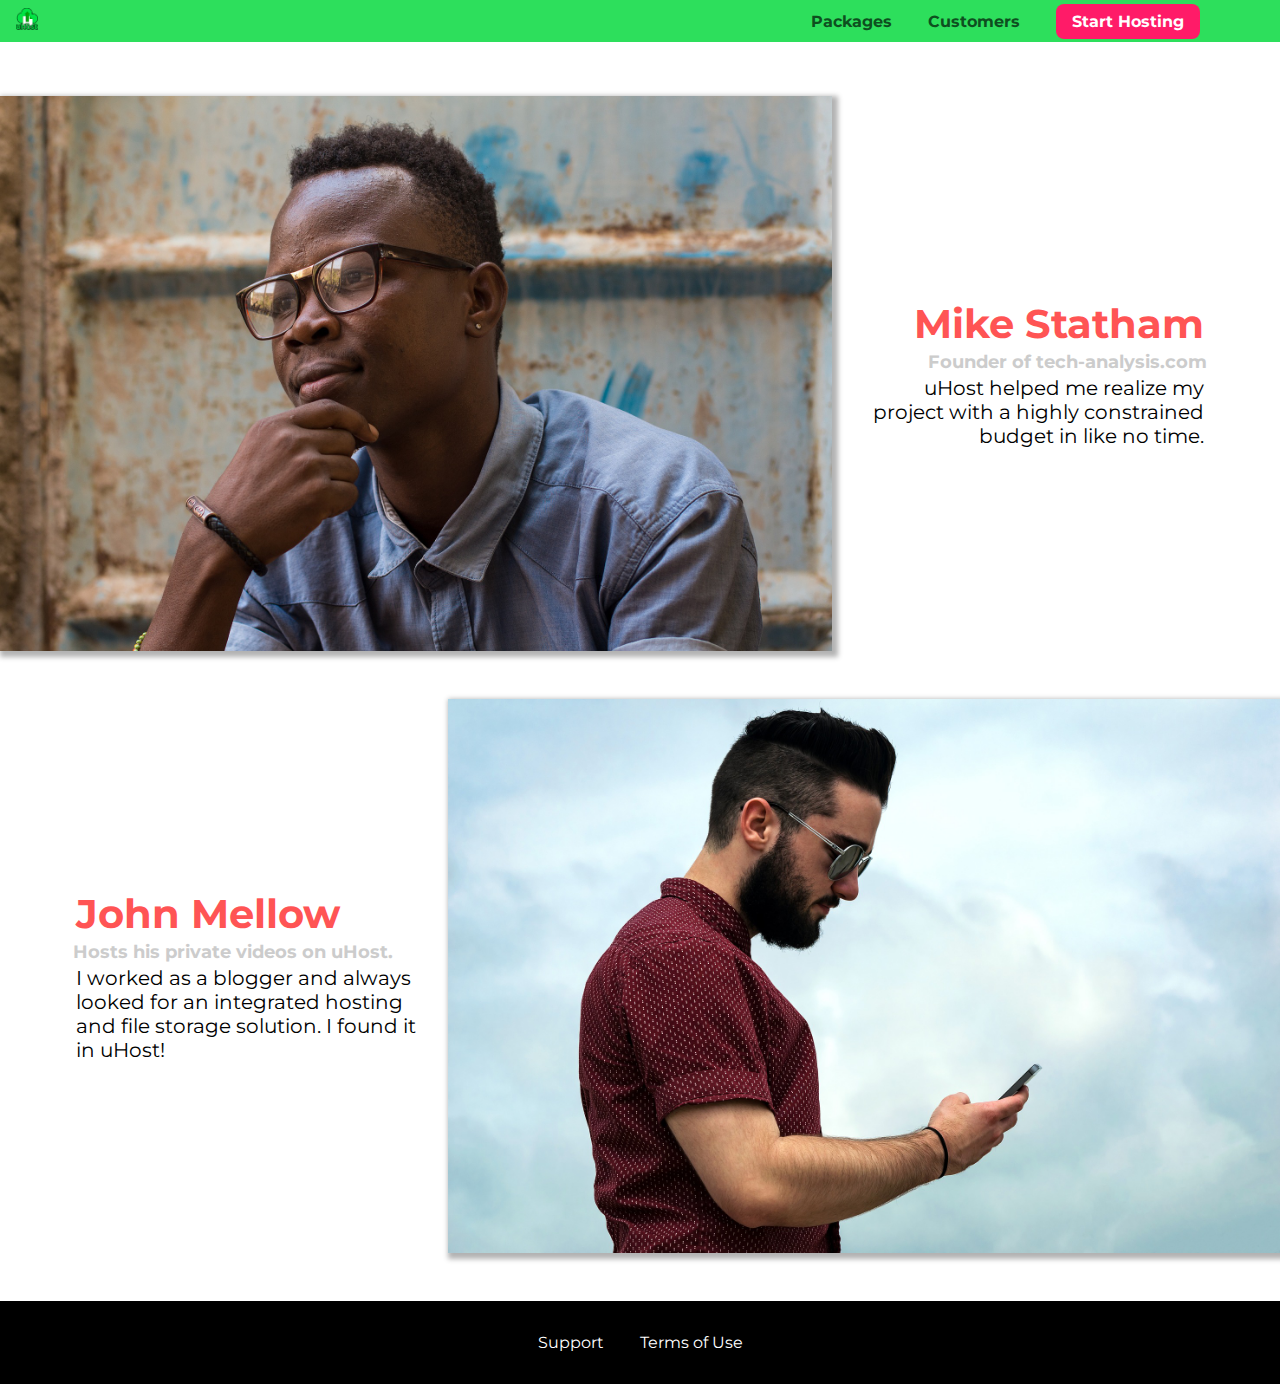
==== customers/index.html @ 2cf22b0e "image layout & customer testimonials page" ====
<!DOCTYPE html>
<html lang="en">

<head>
  <meta charset="UTF-8">
  <meta name="viewport"
    content="width=device-width, initial-scale=1.0">
  <meta http-equiv="X-UA-Compatible" content="ie=edge">
  <title>uHost Customers</title>
  <link rel="shortcut icon" href="../favicon.png">
  <link
    href="https://fonts.googleapis.com/css?family=Anton|Montserrat:400,700"
    rel="stylesheet">
  <link rel="stylesheet" href="../shared.css">
  <link rel="stylesheet" href="customers.css">
</head>

<body>

  <header class="main-header">
    <div>
      <a href="../index.html" class="main-header__brand">
        <img src="../images/uhost-icon.png" alt="uHost Logo">
      </a>
    </div>
    <nav class="main-nav">
      <ul class="main-nav__items">
        <li class="main-nav__item">
          <a href="../packages/index.html">Packages</a>
        </li>
        <li class="main-nav__item">
          <a href="index.html">Customers</a>
        </li>
        <li class="main-nav__item main-nav__item--cta">
          <a href="start-hosting/index.html">Start Hosting</a>
        </li>
      </ul>
    </nav>
  </header>

  <main>
    <div>
      <div class="testimonial" id="customer-1">
        <div class="testimonial__image-container">
          <img src="../images/customer-1.jpg"
            alt="Mike Statham - Customer" class="testimonial__image">
        </div>
        <div class="testimonial__info">
          <h1 class="testimonial__name">Mike Statham</h1>
          <h2 class="testimonial__subtitle">Founder of
            <a href="tech-analysis.com">tech-analysis.com</a>
          </h2>
          <p class="testimonial__text">uHost helped me realize my
            project with a highly constrained budget in like no time.
          </p>
        </div>
      </div>

      <div class="testimonial" id="customer-2">
        <div class="testimonial__info">
          <h1 class="testimonial__name">John Mellow</h1>
          <h2 class="testimonial__subtitle">Hosts his private videos
            on uHost.
          </h2>
          <p class="testimonial__text">I worked as a blogger and
            always looked for an integrated hosting and file storage
            solution. I found
            it in uHost!
          </p>
        </div>
        <div class="testimonial__image-container">
          <img src="../images/customer-2.jpg"
            alt="John Mellow - Customer" class="testimonial__image">
        </div>
      </div>
    </div>
  </main>
  <footer class="main-footer">
    <nav>
      <ul class="main-footer__links">
        <li class="main-footer__link">
          <a href="#">Support</a>
        </li>
        <li class="main-footer__link">
          <a href="#">Terms of Use</a>
        </li>
      </ul>
    </nav>
  </footer>
</body>

</html>
---- shared.css ----
* {
  box-sizing: border-box;
}

body {
  font-family: 'Montserrat', sans-serif;
  margin: 0;
}

.main-header {
  width: 100%;
  position: fixed;
  top: 0;
  left: 0;
  background: #2ddf5c;
  padding: 8px 16px;
  z-index: 1;
}

.main-header > div {
  display: inline-block;
  vertical-align: middle;
}

.main-header__brand {
  color: #0e4f1f;
  text-decoration: none;
  font-weight: bold;
  font-size: 22px;
  height: 22px;
  /* width: 20px; */
  display: inline-block;
}

.main-header__brand img {
  height: 100%;
  /* width: 100%; */
}

.main-nav {
  display: inline-block;
  text-align: right;
  width: calc(100% - 74px);
  vertical-align: middle;
}

.main-nav__items {
  margin: 0;
  padding: 0;
  list-style: none;
}

.main-nav__item {
  display: inline-block;
  margin: 0 16px;
}

.main-nav__item a {
  text-decoration: none;
  color: #0e4f1f;
  font-weight: bold;
  padding: 3px 0;
}

.main-nav__item a:hover,
.main-nav__item a:active {
  color: #fff;
  border-bottom: 5px solid #fff;
}

.main-nav__item--cta a {
  color: #fff;
  background: #ff1b68;
  padding: 8px 16px;
  border-radius: 8px;
}

.main-nav__item--cta a:hover,
.main-nav__item--cta a:active {
  color: #ff1b68;
  background: #fff;
  border: none;
}

.button {
  background: #0e4f1f;
  color: white;
  font: inherit;
  border: 1.5px solid #0e4f1f;
  padding: 8px;
  border-radius: 8px;
  font-weight: bold;
  cursor: pointer;
}

.button:hover,
.button:active {
  background: #fff;
  color: #0e4f1f;
}

.button:focus {
  outline: none;
}

.main-footer {
  background: black;
  padding: 32px;
  margin-top: 48px;
}

.main-footer__links {
  list-style: none;
  margin: 0;
  padding: 0;
  text-align: center;
}

.main-footer__link {
  display: inline-block;
  margin: 0 16px;
}

.main-footer__link a {
  color: #fff;
  text-decoration: none;
}

.main-footer__link a:hover,
.main-footer__link a:active {
  color: #ccc;
}
---- customers/customers.css ----
.testimonial {
  font-size: 20px;
  margin: 48px 0;
}

.testimonial__list {
  width: 80%;
  margin: auto;
}

.testimonial:first-of-type {
  margin-top: 96px;
}

.testimonial__image-container {
  width: 65%;
  display: inline-block;
  vertical-align: middle;
  box-shadow: 3px 3px 5px 3px rgba(0, 0, 0, 0.3);
}

.testimonial__image {
  width: 100%;
  vertical-align: top;
}

.testimonial__info {
  text-align: right;
  padding: 14px;
  display: inline-block;
  vertical-align: middle;
  width: 30%;
}

#customer-2.testimonial {
  text-align: right;
}

#customer-2 .testimonial__info {
  text-align: left;
}

.testimonial__name {
  margin: 3px;
  color: #ff5454;
}

.testimonial__subtitle {
  margin: 0;
  font-size: 18px;
  color: #ccc;
}

.testimonial__subtitle a {
  color: inherit;
  text-decoration: none;
}

.testimonial__subtitle a:hover,
.testimonial__subtitle a:active {
  color: #7a7a7a;
}

.testimonial__text {
  margin: 3px;
}
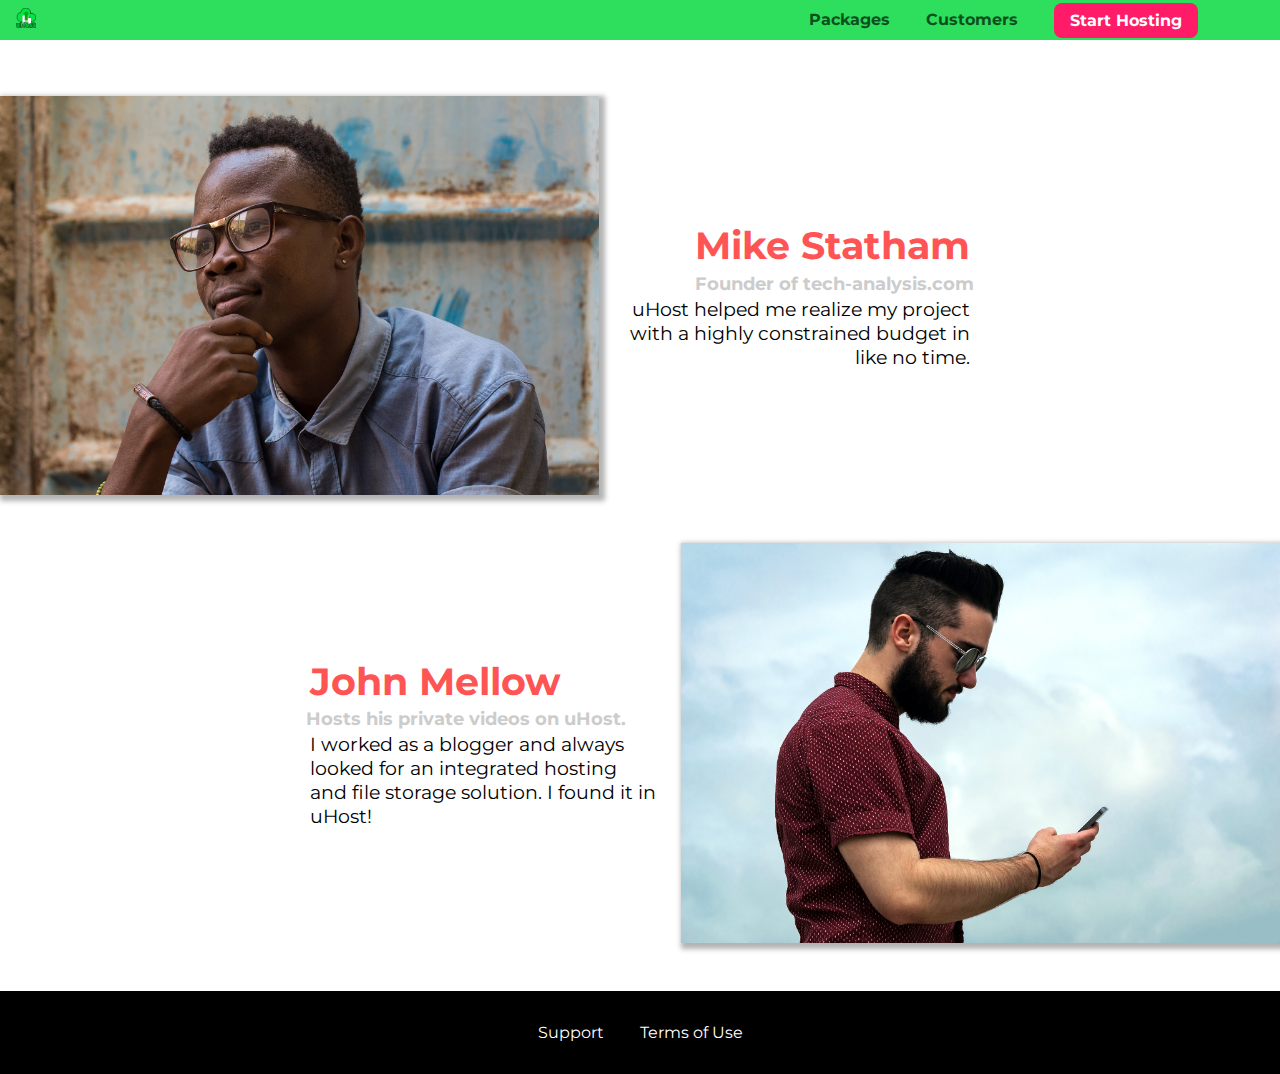
==== commit 3404c955: "change units from px to rem/ vh/ vw" ====
--- a/customers/index.html
+++ b/customers/index.html
@@ -16,7 +16,7 @@
 </head>
 
 <body>
-
+  <div class="backdrop"></div>
   <header class="main-header">
     <div>
       <a href="../index.html" class="main-header__brand">
--- a/shared.css
+++ b/shared.css
@@ -7,13 +7,24 @@
   margin: 0;
 }
 
+.backdrop {
+  position: fixed;
+  display: none;
+  top: 0;
+  left: 0;
+  z-index: 100;
+  width: 100vw;
+  height: 100vh;
+  background-color: rgba(0, 0, 0, 0.5);
+}
+
 .main-header {
   width: 100%;
   position: fixed;
   top: 0;
   left: 0;
   background: #2ddf5c;
-  padding: 8px 16px;
+  padding: 0.5rem 1rem;
   z-index: 1;
 }
 
@@ -26,8 +37,8 @@
   color: #0e4f1f;
   text-decoration: none;
   font-weight: bold;
-  font-size: 22px;
-  height: 22px;
+  font-size: 1.25rem;
+  height: 1.25rem;
   /* width: 20px; */
   display: inline-block;
 }
@@ -52,14 +63,14 @@
 
 .main-nav__item {
   display: inline-block;
-  margin: 0 16px;
+  margin: 0 1rem;
 }
 
 .main-nav__item a {
   text-decoration: none;
   color: #0e4f1f;
   font-weight: bold;
-  padding: 3px 0;
+  padding: 0.2rem 0;
 }
 
 .main-nav__item a:hover,
@@ -71,7 +82,7 @@
 .main-nav__item--cta a {
   color: #fff;
   background: #ff1b68;
-  padding: 8px 16px;
+  padding: 0.5rem 1rem;
   border-radius: 8px;
 }
 
@@ -87,7 +98,7 @@
   color: white;
   font: inherit;
   border: 1.5px solid #0e4f1f;
-  padding: 8px;
+  padding: 0.5rem;
   border-radius: 8px;
   font-weight: bold;
   cursor: pointer;
@@ -105,8 +116,8 @@
 
 .main-footer {
   background: black;
-  padding: 32px;
-  margin-top: 48px;
+  padding: 2rem;
+  margin-top: 3rem;
 }
 
 .main-footer__links {
@@ -118,7 +129,7 @@
 
 .main-footer__link {
   display: inline-block;
-  margin: 0 16px;
+  margin: 0 1rem;
 }
 
 .main-footer__link a {
--- a/customers/customers.css
+++ b/customers/customers.css
@@ -1,6 +1,6 @@
 .testimonial {
-  font-size: 20px;
-  margin: 48px 0;
+  font-size: 1.2rem;
+  margin: 3rem 0;
 }
 
 .testimonial__list {
@@ -9,11 +9,13 @@
 }
 
 .testimonial:first-of-type {
-  margin-top: 96px;
+  margin-top: 6rem;
 }
 
 .testimonial__image-container {
   width: 65%;
+  max-width: 599px;
+  min-width: 300px;
   display: inline-block;
   vertical-align: middle;
   box-shadow: 3px 3px 5px 3px rgba(0, 0, 0, 0.3);
@@ -26,7 +28,7 @@
 
 .testimonial__info {
   text-align: right;
-  padding: 14px;
+  padding: 0.9rem;
   display: inline-block;
   vertical-align: middle;
   width: 30%;
@@ -41,13 +43,13 @@
 }
 
 .testimonial__name {
-  margin: 3px;
+  margin: 0.2rem;
   color: #ff5454;
 }
 
 .testimonial__subtitle {
   margin: 0;
-  font-size: 18px;
+  font-size: 1.1rem;
   color: #ccc;
 }
 
@@ -62,5 +64,5 @@
 }
 
 .testimonial__text {
-  margin: 3px;
+  margin: 0.2rem;
 }
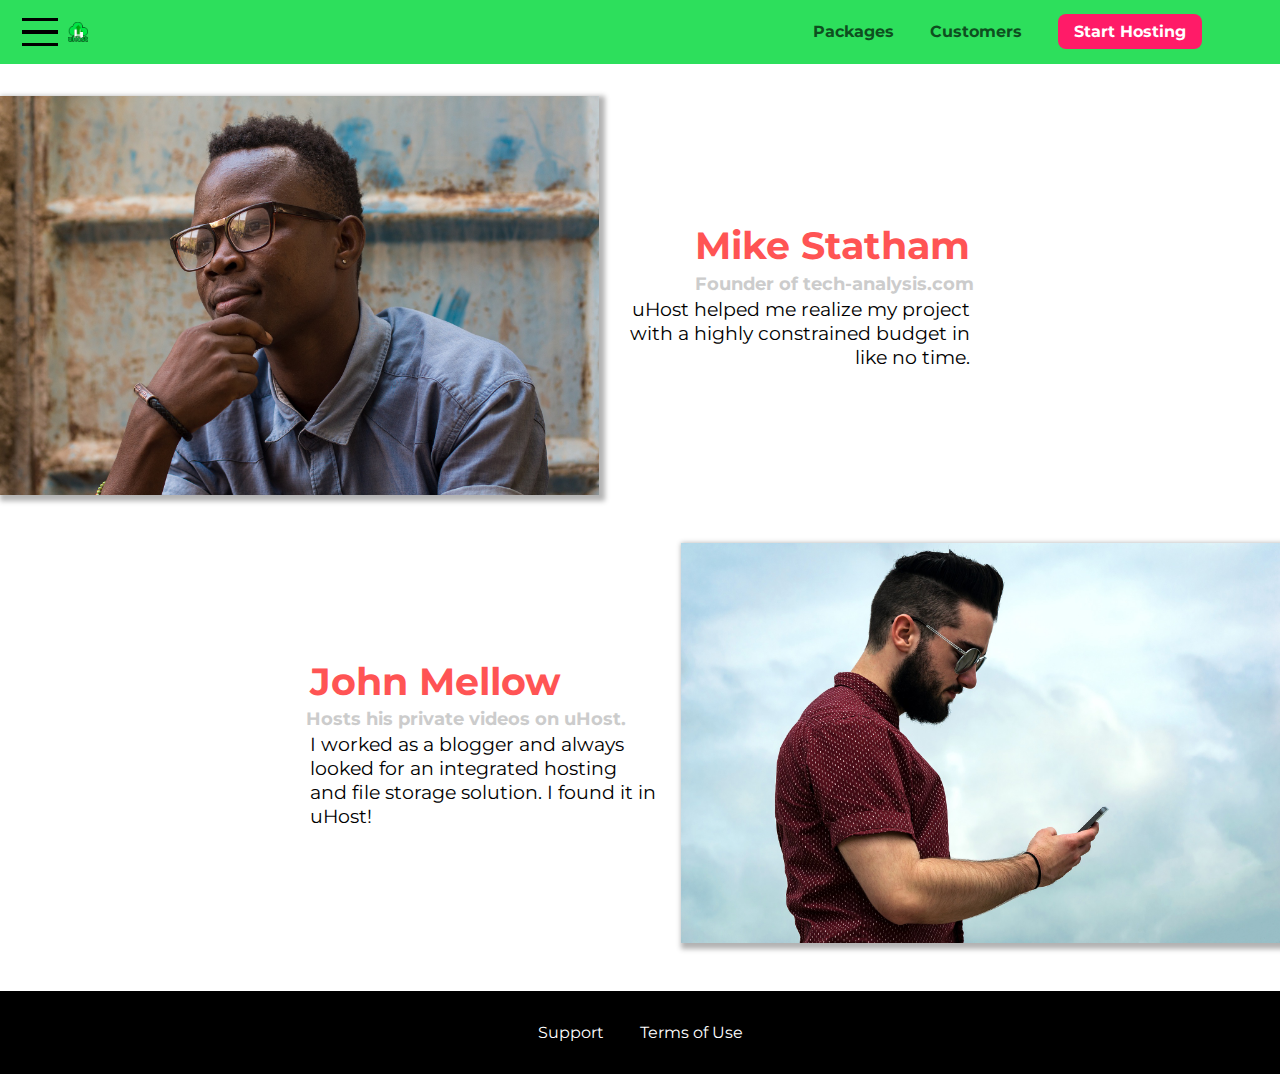
==== commit 786a0605: "js backdrop, modal, hamburger menu" ====
--- a/customers/index.html
+++ b/customers/index.html
@@ -19,6 +19,11 @@
   <div class="backdrop"></div>
   <header class="main-header">
     <div>
+      <button class="toggle-button">
+        <span class="toggle-button__bar"></span>
+        <span class="toggle-button__bar"></span>
+        <span class="toggle-button__bar"></span>
+      </button>
       <a href="../index.html" class="main-header__brand">
         <img src="../images/uhost-icon.png" alt="uHost Logo">
       </a>
@@ -37,6 +42,20 @@
       </ul>
     </nav>
   </header>
+
+  <nav class="mobile-nav">
+    <ul class="mobile-nav__items">
+      <li class="mobile-nav__item">
+        <a href="../packagesindex.html">Packages</a>
+      </li>
+      <li class="mobile-nav__item">
+        <a href="index.html">Customers</a>
+      </li>
+      <li class="mobile-nav__item mobile-nav__item--cta">
+        <a href="../start-hosting/index.html">Start Hosting</a>
+      </li>
+    </ul>
+  </nav>
 
   <main>
     <div>
@@ -87,6 +106,9 @@
       </ul>
     </nav>
   </footer>
+
+  <script src="../shared.js"></script>
+
 </body>
 
 </html>--- a/shared.css
+++ b/shared.css
@@ -33,6 +33,28 @@
   vertical-align: middle;
 }
 
+.toggle-button {
+  width: 3rem;
+  background: transparent;
+  border: none;
+  cursor: pointer;
+  padding-top: 0;
+  padding-bottom: 0;
+  vertical-align: middle;
+}
+
+.toggle-button:focus {
+  outline: none;
+}
+
+.toggle-button__bar {
+  width: 100%;
+  height: 0.2rem;
+  background: black;
+  display: block;
+  margin: 0.6rem 0;
+}
+
 .main-header__brand {
   color: #0e4f1f;
   text-decoration: none;
@@ -41,6 +63,7 @@
   height: 1.25rem;
   /* width: 20px; */
   display: inline-block;
+  vertical-align: middle;
 }
 
 .main-header__brand img {
@@ -51,7 +74,7 @@
 .main-nav {
   display: inline-block;
   text-align: right;
-  width: calc(100% - 74px);
+  width: calc(100% - 122px);
   vertical-align: middle;
 }
 
@@ -66,7 +89,8 @@
   margin: 0 1rem;
 }
 
-.main-nav__item a {
+.main-nav__item a,
+.mobile-nav__item a {
   text-decoration: none;
   color: #0e4f1f;
   font-weight: bold;
@@ -79,7 +103,8 @@
   border-bottom: 5px solid #fff;
 }
 
-.main-nav__item--cta a {
+.main-nav__item--cta a,
+.mobile-nav__item--cta a {
   color: #fff;
   background: #ff1b68;
   padding: 0.5rem 1rem;
@@ -87,10 +112,40 @@
 }
 
 .main-nav__item--cta a:hover,
-.main-nav__item--cta a:active {
+.main-nav__item--cta a:active,
+.mobile-nav__item--cta a:hover,
+.mobile-nav__item--cta a:active {
   color: #ff1b68;
   background: #fff;
   border: none;
+}
+
+.mobile-nav {
+  display: none;
+  position: fixed;
+  z-index: 101;
+  top: 0;
+  left: 0;
+  background: white;
+  width: 80%;
+  height: 100vh;
+}
+
+.mobile-nav__items {
+  width: 90%;
+  height: 100%;
+  list-style: none;
+  margin: 10% auto;
+  padding: 0;
+  text-align: center;
+}
+
+.mobile-nav__item {
+  margin: 1rem 0;
+}
+
+.mobile-nav__item a {
+  font-size: 1.5rem;
 }
 
 .button {
@@ -141,3 +196,7 @@
 .main-footer__link a:active {
   color: #ccc;
 }
+
+.open {
+  display: block !important;
+}
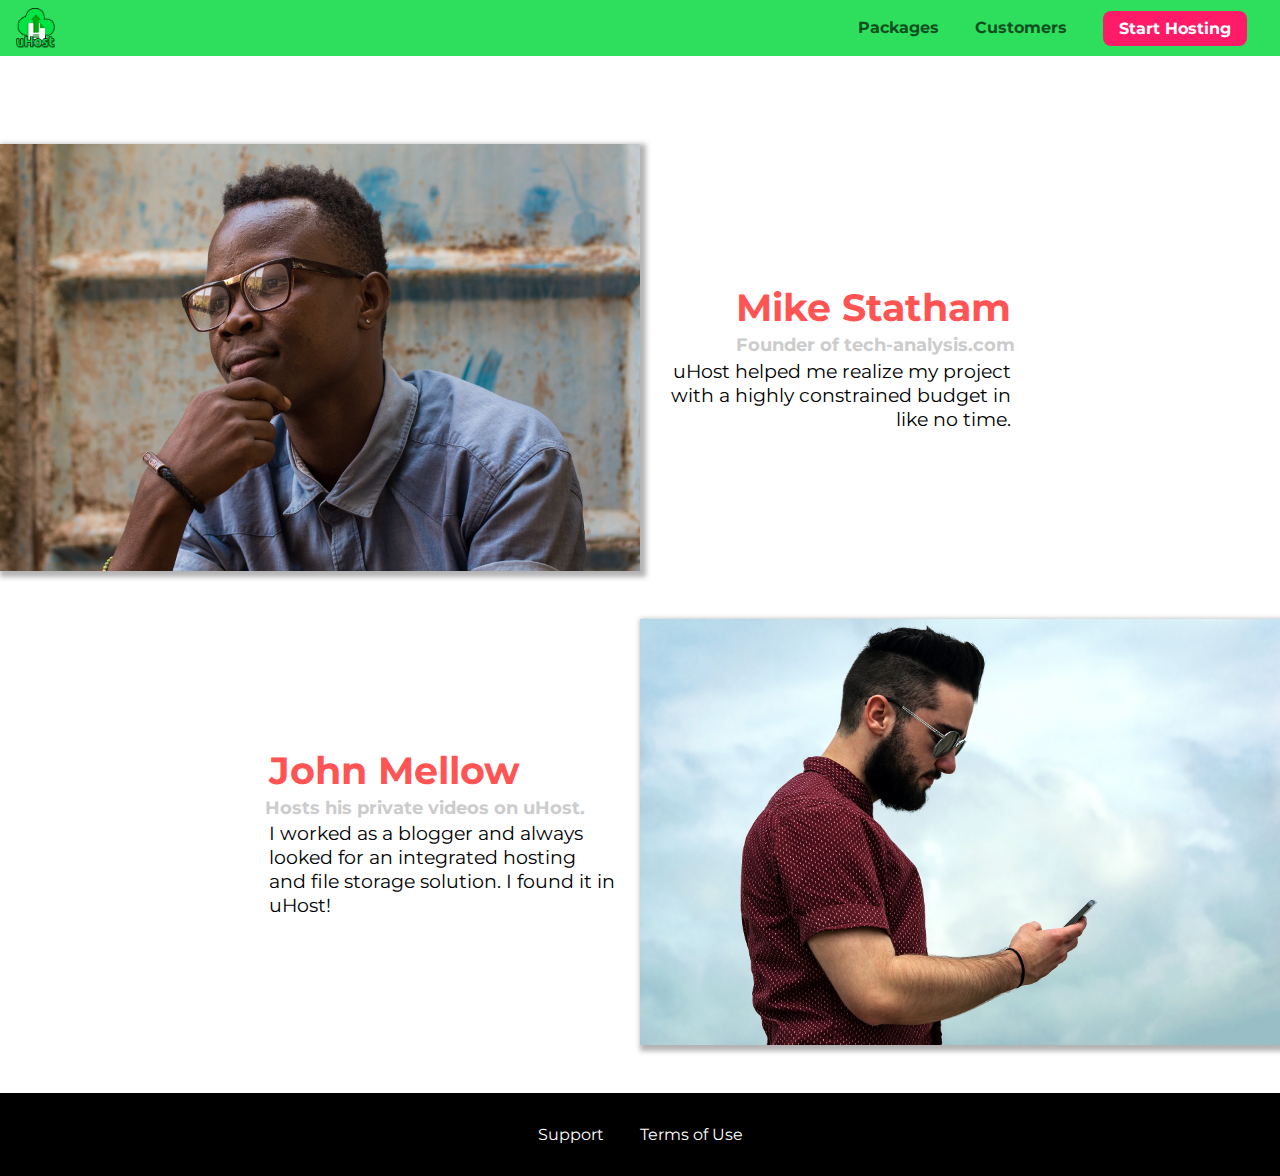
==== commit fee5bb4a: "create start hosting form and style form" ====
--- a/customers/index.html
+++ b/customers/index.html
@@ -4,7 +4,7 @@
 <head>
   <meta charset="UTF-8">
   <meta name="viewport"
-    content="width=device-width, initial-scale=1.0">
+    content="width=device-width, initial-scale=1.0" />
   <meta http-equiv="X-UA-Compatible" content="ie=edge">
   <title>uHost Customers</title>
   <link rel="shortcut icon" href="../favicon.png">
@@ -46,7 +46,7 @@
   <nav class="mobile-nav">
     <ul class="mobile-nav__items">
       <li class="mobile-nav__item">
-        <a href="../packagesindex.html">Packages</a>
+        <a href="../packages/index.html">Packages</a>
       </li>
       <li class="mobile-nav__item">
         <a href="index.html">Customers</a>
--- a/shared.css
+++ b/shared.css
@@ -5,6 +5,11 @@
 body {
   font-family: 'Montserrat', sans-serif;
   margin: 0;
+}
+
+main {
+  min-height: calc(100vh - 3.5rem - 8rem);
+  margin-top: 3.5rem;
 }
 
 .backdrop {
@@ -59,8 +64,7 @@
   color: #0e4f1f;
   text-decoration: none;
   font-weight: bold;
-  font-size: 1.25rem;
-  height: 1.25rem;
+  height: 2.5rem;
   /* width: 20px; */
   display: inline-block;
   vertical-align: middle;
@@ -72,10 +76,7 @@
 }
 
 .main-nav {
-  display: inline-block;
-  text-align: right;
-  width: calc(100% - 122px);
-  vertical-align: middle;
+  display: none;
 }
 
 .main-nav__items {
@@ -118,6 +119,19 @@
   color: #ff1b68;
   background: #fff;
   border: none;
+}
+
+@media (min-width: 40rem) {
+  .toggle-button {
+    display: none;
+  }
+
+  .main-nav {
+    display: inline-block;
+    text-align: right;
+    width: calc(100% - 44px);
+    vertical-align: middle;
+  }
 }
 
 .mobile-nav {
@@ -169,6 +183,13 @@
   outline: none;
 }
 
+.button[disabled] {
+  cursor: not-allowed;
+  border: #a1a1a1;
+  background: #ccc;
+  color: #a1a1a1;
+}
+
 .main-footer {
   background: black;
   padding: 2rem;
@@ -183,8 +204,8 @@
 }
 
 .main-footer__link {
-  display: inline-block;
-  margin: 0 1rem;
+  display: block;
+  margin: 1rem 0;
 }
 
 .main-footer__link a {
@@ -200,3 +221,10 @@
 .open {
   display: block !important;
 }
+
+@media (min-width: 40rem) {
+  .main-footer__link {
+    display: inline-block;
+    margin: 0 1rem;
+  }
+}
--- a/customers/customers.css
+++ b/customers/customers.css
@@ -1,23 +1,19 @@
+main {
+  padding-top: 2.5rem;
+}
+
 .testimonial {
   font-size: 1.2rem;
-  margin: 3rem 0;
 }
 
-.testimonial__list {
+/* .testimonial__list {
   width: 80%;
   margin: auto;
-}
-
-.testimonial:first-of-type {
-  margin-top: 6rem;
-}
+} */
 
 .testimonial__image-container {
-  width: 65%;
-  max-width: 599px;
-  min-width: 300px;
-  display: inline-block;
-  vertical-align: middle;
+  width: 100%;
+  max-width: 40rem;
   box-shadow: 3px 3px 5px 3px rgba(0, 0, 0, 0.3);
 }
 
@@ -29,9 +25,6 @@
 .testimonial__info {
   text-align: right;
   padding: 0.9rem;
-  display: inline-block;
-  vertical-align: middle;
-  width: 30%;
 }
 
 #customer-2.testimonial {
@@ -66,3 +59,22 @@
 .testimonial__text {
   margin: 0.2rem;
 }
+
+@media (min-width: 40rem) {
+  .testimonial {
+    margin: 3rem auto;
+    max-width: 1500px;
+  }
+
+  .testimonial__image-container {
+    display: inline-block;
+    vertical-align: middle;
+    width: 66%;
+  }
+
+  .testimonial__info {
+    display: inline-block;
+    vertical-align: middle;
+    width: 30%;
+  }
+}
